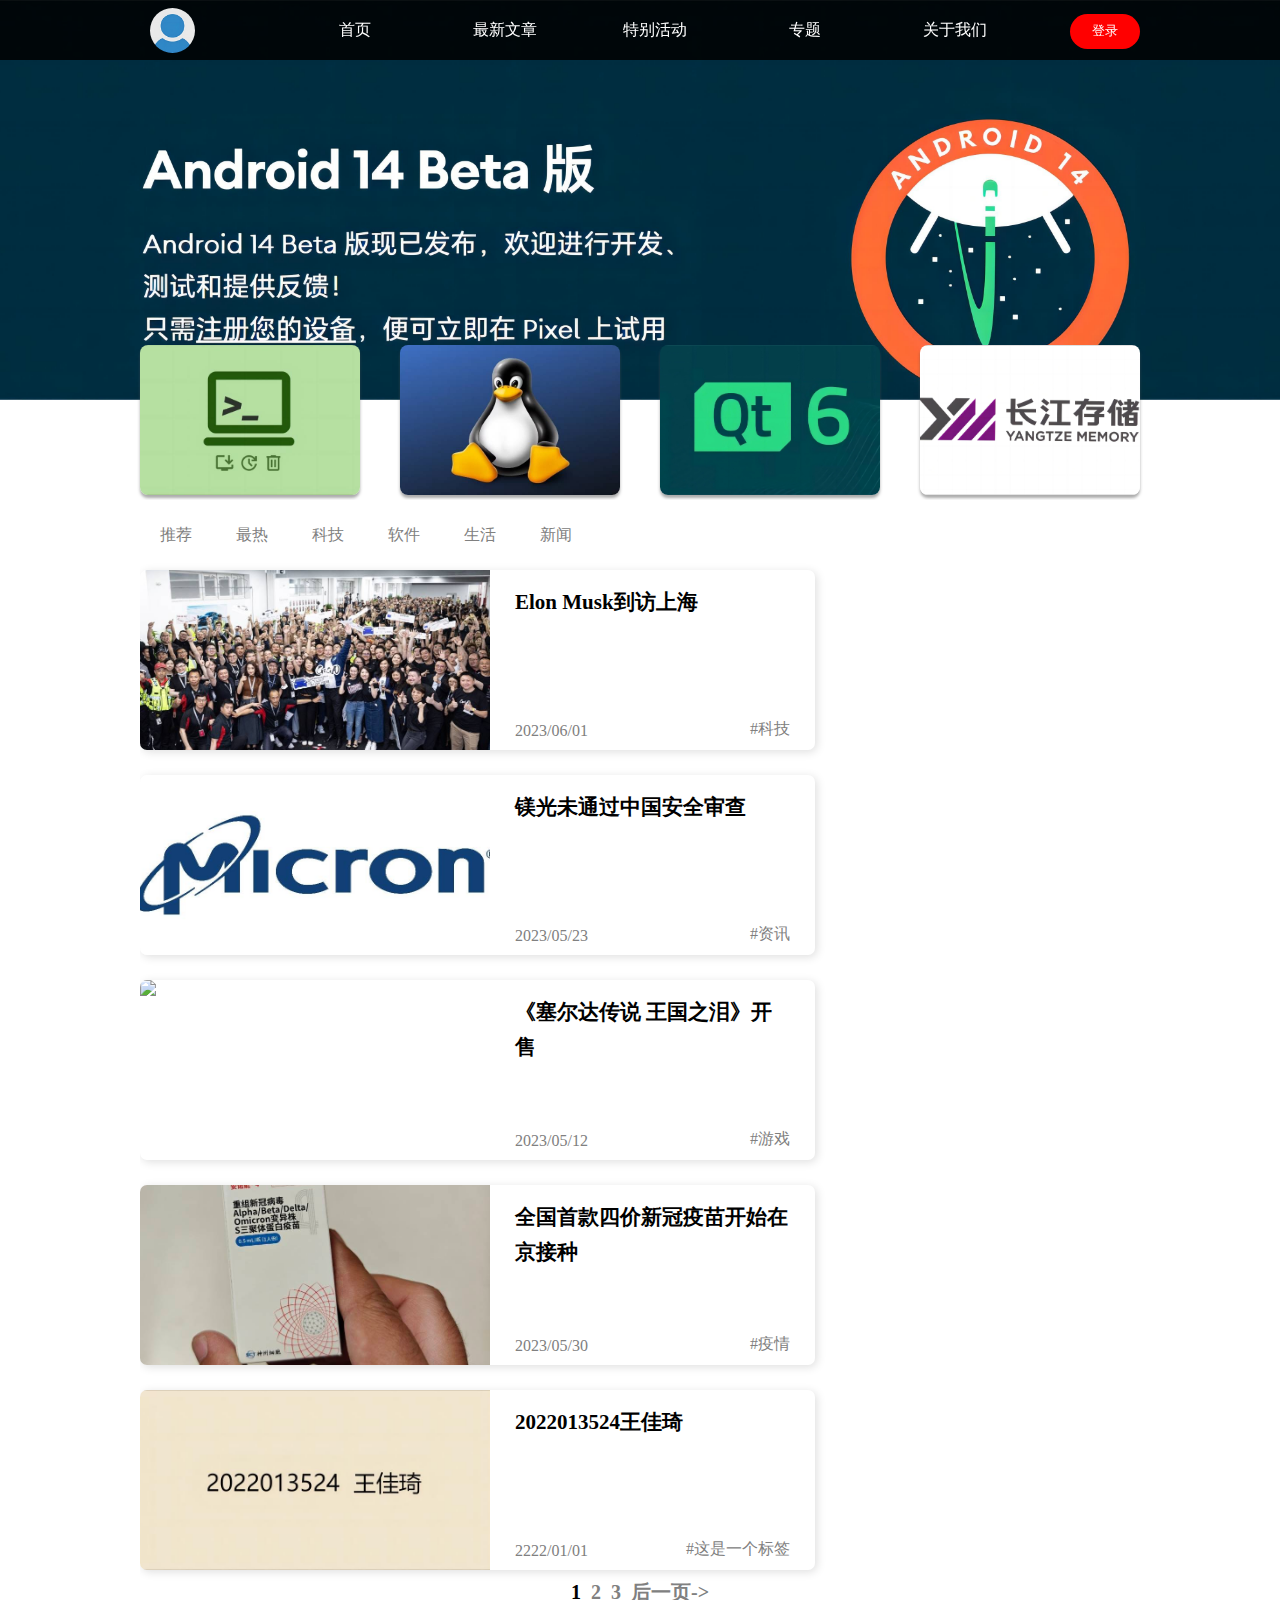
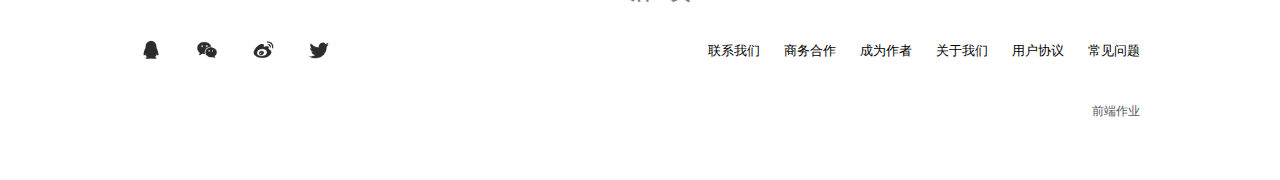
==== index.html @ 53b971c9 "Add files via upload" ====
<!DOCTYPE html>
<html lang="en">

<head>
    <meta charset="UTF-8">
    <meta name="viewport" content="width=device-width, initial-scale=1.0">
    <title>2022013524 王佳琦</title>
    <link rel="stylesheet" href="css/style.css">

    <script type="text/javascript" src="js/index.js"></script>
</head>

<body>
<!-- 头部 -->
<div id="header">
    <!-- 头部tabs -->
    <div class="htab">
        <ul class="htabTop">
            <li class="headTab">
                <h1><a href="index.html"><img src="image/User_profile_photo.jpg" alt="用户头像" class="logo"></a></h1>
            </li>
            <li class="headTab">
                <a href="">首页</a>
                <ul class="htabBottom">
                    <div>
                        <li><a href="list.html">社区广场</a></li>
                        <li><a href="">Trending</a></li>
                    </div>
                </ul>
            </li>
            <li class="headTab"><a href="">最新文章</a></li>
            <li class="headTab">
                <a href="">特别活动</a>
                <ul class="htabBottom">
                    <div>
                        <li><a href="">话题广场</a></li>
                        <li><a href="">陈列馆</a></li>
                    </div>
                </ul>
            </li>
            <li class="headTab"><a href="">专题</a></li>
            <li class="headTab"><a href="">关于我们</a></li>
            <li><button class="btn">登录</button></li>
        </ul>
    </div>

    <!-- 头部横幅 -->
    <div class="hbg">
        <img src="image/headBG1.jpg" alt=" ">
        <img src="image/headBG2.jpg" alt=" ">
        <img src="image/headBG3.jpg" alt=" ">
        <img src="image/headBG4.jpg" alt=" ">
    </div>

    <div class="banner">
        <ul class="fun">
            <li><a href=""><img src="image/fun1.jpg" alt=" " class="fimg"></a></li>
            <li><a href=""><img src="image/fun2.jpg" alt=" " class="fimg"></a></li>
            <li><a href=""><img src="image/fun3.jpg" alt=" " class="fimg"></a></li>
            <li><a href=""><img src="image/fun4.jpg" alt=" " class="fimg"></a></li>
        </ul>
    </div>
</div>

<div id="main">


    <!-- 主要内容 -->
    <div id="index-page">

        <!-- 文章上方的tab栏 -->
        <div class="maintab">
            <ul></ul>
            <li><a href="">推荐</a></li>
            <li><a href="">最热</a></li>
            <li><a href="">科技</a></li>
            <li><a href="">软件</a></li>
            <li><a href="">生活</a></li>
            <li><a href="">新闻</a></li>
            </ul>
        </div>
    </div>

    <!-- 文章显示区域 -->
    <div class="mainpage">
        <div class="post">
            <a href="detail.html"><img src="image/postBG1.jpg" alt=" " class="postbg"></a>
            <!-- 文章标题 -->
            <div class="postt">
                <a href="detail.html">
                    <h2 class="title">Elon Musk到访上海</h2>
                </a>
            </div>
            <!-- 文章下方 -->
            <div class="postd">
                <span class="data">2023/06/01</span>
                <a href="" class="tag">#科技</a>
            </div>
        </div>

        <div class="post">
            <img src="image/postBG2.jpg" alt=" " class="postbg">
            <!-- 文章标题 -->
            <div class="postt">
                <a href="">
                    <h2 class="title">镁光未通过中国安全审查</h2>
                </a>
            </div>
            <!-- 文章下方 -->
            <div class="postd">
                <span class="data">2023/05/23</span>
                <a href="" class="tag">#资讯</a>
            </div>
        </div>



        <div class="post">
            <img src="image/postbg3.jpg" alt=" " class="postbg">
            <!-- 文章标题 -->
            <div class="postt">
                <a href="">
                    <h2 class="title">《塞尔达传说 王国之泪》开售</h2>
                </a>
            </div>
            <!-- 文章下方 -->
            <div class="postd">
                <span class="data">2023/05/12</span>
                <a href="" class="tag">#游戏</a>
            </div>
        </div>

        <div class="post">
            <img src="image/postBG4.jpg" alt=" " class="postbg">
            <!-- 文章标题 -->
            <div class="postt">
                <a href="">
                    <h2 class="title">全国首款四价新冠疫苗开始在京接种</h2>
                </a>
            </div>
            <!-- 文章下方 -->
            <div class="postd">
                <span class="data">2023/05/30</span>
                <a href="" class="tag">#疫情</a>
            </div>
        </div>

        <div class="post">
            <img src="image/postBG5.jpg" alt=" " class="postbg">
            <!-- 文章标题 -->
            <div class="postt">
                <a href="">
                    <h2 class="title">2022013524王佳琦</h2>
                </a>
            </div>
            <!-- 文章下方 -->
            <div class="postd">
                <span class="data">2222/01/01</span>
                <a href="" class="tag">#这是一个标签</a>
            </div>
        </div>
    </div>

    <br>
    <br>
    <br>


    <div class="change">
        1&nbsp;
        <a href="">2</a>&nbsp;
        <a href="">3</a>&nbsp;
        <a href="">后一页-></a>
    </div>



    <div id="footer">

        <ul class="social">
            <li><a href=""><img src="image/icon_qq.png" alt=" "></a></li>
            <li><a href=""><img src="image/icon_WeChat.png" alt=" "></a></li>
            <li><a href=""><img src="image/icon_sina.png" alt=" "></a></li>
            <li><a href=""><img src="image/icon_twitter.png" alt=" "></a></li>
        </ul>
        <ul class="something">
            <li><a href="">联系我们</a></li>
            <li><a href="">商务合作</a></li>
            <li><a href="">成为作者</a></li>
            <li><a href="">关于我们</a></li>
            <li><a href="">用户协议</a></li>
            <li><a href="">常见问题</a></li>
        </ul>
        <br><br><br>
        <span class="license">前端作业</span>
    </div>








</div>

</body>

</html>
---- css/style.css ----
* {
    margin: 0;
    padding: 0;
    list-style: none;
}

#header, #main, #footer {
    width: 1000px;
    margin: 0px auto;
    margin-bottom: 10px;
}

#header {
    width: 100%;
    height: 500px;
    position: relative;
    overflow: hidden;
}

#detailHeader {
    width: 100%;
    height: 425px;
    margin-bottom: 50px;
}

.htab {
    width: 100%;
    line-height: 60px;
    padding-left: 10px;
    background-color: rgba(0, 0, 0, 0.85);
    top: 0;
    position: fixed;
    z-index: 2;
}

.headTab {
    float: left;
    margin-right: 10px;
    height: 60px;
}

.htab a {
    display: block;
    width: 100px;
    text-decoration: none;
    color: #000;
    line-height: 60px;
    text-align: center;
}

.htab .htabTop {
    width: 1000px;
    height: 60px;
    margin: 0 auto;
    overflow: hidden;
}

.htab li {
    list-style: none;
    float: left;
    padding: 0 20px;
}

.htabTop li:first-child {
    margin-right: 15px;
    padding-left: 0;
}

.htabTop li:last-child {
    margin-left: 15px;
    padding-right: 0;
}

.htab a:link {
    color: white;
    text-decoration: none;
}

.htab a:visited {
    color: white;
}

.htab a:hover {
    color: orangered;
}

.htab a:active {
    color: crimson;
}

.logo {
    width: 45px;
    height: 45px;
    border-radius: 22.5px;
    display: block;
    margin-top: 7.5px;
}

.btn {
    background-color: red;
    cursor: pointer;
    border: none;
    color: white;
    border-radius: 180px;
    height: 35px;
    width: 70px;
    outline: none;
}

.htabBottom {
    width: 100%;
    height: 60px;
    background-color: rgba(0, 0, 0, 0.4);
    display: none;
    position: absolute;
    left: 0;
    top: 60px;
}

.htabBottom div {
    display: table;
    margin: 0 auto;
}

.htabBottom li {
    text-align: center;
    padding: 0 20px !important;
    margin: 0 !important;
}

.htabBottom li:hover {
    background: rgba(0, 0, 0, 0.75);
}

.hbg {
    height: 400px;
    position: relative;
    overflow: hidden;
    display: flex;


}

.hbg img {
    margin-top: 0px;
    width: 100%;
    height: 400px;
    object-fit: cover;
    transition: 1s;
}

.banner {
    width: fit-content;
    height: 150px;
    position: absolute;
    left: 50%;
    top: 345px;
    margin-left: -500px;
}

.fun {
    height: 150px;
    width: fit-content;
}

.fun li {
    list-style: none;
    float: left;
    width: 220px;
    height: 150px;
    margin-right: 40px;
    border-radius: 8px;
    overflow: hidden;
    box-shadow: 0 3px 3px rgba(88, 88, 88, 0.5);
}

.fimg {
    width: 220px;
    height: 150px;
    object-fit: cover;
    transition: 0.5s;
    position: relative;
}

.fimg:hover {
    height: 170px;
    margin-top: -10px;
}

#main {
    overflow: hidden;
    width: 1000px;
}

#index-page {
    width: 685px;
    float: left;
    margin-right: 34px;
    overflow: hidden;
}

.maintab {
    width: 100%;
    height: 50px;
    margin-bottom: 10px;
    font: 15px;
    color: grey;
    text-align: left;
    line-height: 50px;
}

.maintab li {
    list-style: none;
    display: inline;
    margin: 0 auto;
    padding: 20px;
}

.maintab a:link {
    color: grey;
    text-decoration: none;
}

.maintab a:visited {
    color: grey;
}

.maintab a:hover {
    color: red;
    text-decoration: underline;
}

.maintab a:active {
    color: red;
}

.mainpage {
    width: 100%;
    height: 1000px;
}

.post {
    width: 675px;
    height: 180px;
    background-color: white;
    overflow: hidden;
    box-shadow: 2px 2px 10px rgb(223, 223, 223);
    border-radius: 7px;
    margin-bottom: 25px;
}

.postbg {
    width: 350px;
    height: 180px;
    object-fit: cover;
    float: left;
    transition: 0.7s;
    cursor: pointer;
}

.post:hover .postbg {
    width: 325px;
}

.postt {
    width: 325px;
    height: 80px;
    float: left;
    overflow: hidden;
}

.postt a:link {
    color: black;
    text-decoration: none;
}

.postt a:visited {
    color: black;
}

.postt a:hover {
    color: red;
}

.postt a:active {
    color: crimson;
}

.postd {
    width: 325px;
    height: 100px;
    float: left;
    overflow: hidden;
    position: relative;
}

.title {
    margin: 15px 25px 0px 25px;
    font-size: 21px;
    line-height: 35px;
    text-overflow: ellipsis;
    display: -webkit-box;
    -webkit-line-clamp: 2;
    -webkit-box-orient: vertical;
}

.data {
    position: absolute;
    left: 25px;
    bottom: 10px;
    color: grey;
}

.tag {
    position: absolute;
    bottom: 10px;
    right: 25px;
}

.postd a:link {
    color: grey;
    text-decoration: none;
}

.postd a:visited {
    color: grey;
}

.postd a:hover {
    color: grey;
    text-decoration: underline;
}

.postd a:active {
    color: grey;
}

.change {
    height: 10px;
    width: 675px;
    text-align: center;
    font-size: 20px;
    font-weight: bold;
    margin: 15px auto;
    /* float: left; */
}

.change a:link {
    color: grey;
    text-decoration: none;
}

.change a:visited {
    color: grey;
}

.change a:hover {
    color: grey;
    text-decoration: underline;
}

.change a:active {
    color: grey;
}

#sidebar {
    width: 275px;
    float: left;
    text-align: center;
    margin-top: 60px;
    /* margin-left: 33px; */
    box-shadow: 2px 2px 10px rgb(233, 233, 233);
    border-radius: 5px;
}

.avator {
    width: 175px;
    height: 175px;
    margin-top: 15px;
    object-fit: cover;
    border-radius: 50%;
    border: 5px solid rgb(177, 177, 177);
    transition: 0.75s
}

.avator:hover {
    transform: rotate(360deg);
}

.name {
    margin-top: 15px;
    font-size: 25px;
}

.signature {
    font-size: 13px;
    color: grey;
    overflow: hidden;
    text-overflow: ellipsis;
    white-space: nowrap;
    width: 255px;
    margin: 10px 10px 0px 10px;
}

.news {
    margin-top: 20px;
    width: 275px;
    list-style: none;
}

.nimg {
    margin: 0px 15px 20px 15px;
    width: 235px;
    height: 115px;
    object-fit: cover;
    border-radius: 6px;
}

.discuss {
    width: 255px;
    height: 255px;
    background-color: white;
    overflow: hidden;
    margin: 5px 10px 0px 10px;
}

.item {
    height: 75px;
    list-style: none;
    margin-bottom: 10px;
    overflow: hidden;
}

.davator {
    width: 30px;
    height: 30px;
    object-fit: contain;
    float: left;
    border-radius: 50%;
}

.dmain {
    width: 215px;
    height: 75px;
    float: left;
    margin-left: 10px;
}

.dname {
    height: 30px;
    text-align: left;
    overflow: hidden;
}

.dtxt {
    color: grey;
    text-align: left;
    text-overflow: ellipsis;
    display: -webkit-box;
    font-size: 14px;
    line-height: 21px;
    -webkit-line-clamp: 2;
    -webkit-box-orient: vertical;
}

/* #main:after {
    content: ".";
    display: block;
    clear: both;
    height: 0;
    visibility: hidden;
} */

#footer {
    margin-top: 50px;
    margin-bottom: 50px;
    overflow: hidden;
    text-align: center;
}

.social {
    float: left;
    margin-right: 320px;
}

.social li {
    list-style: none;
    display: inline;
    margin-right: 30px;
}

.social img {
    width: 22px;
    height: 22px;
}

.something {
    float: right;
    line-height: 22px;
}

.something li {
    list-style: none;
    display: inline;
    margin-left: 20px;
    font-size: 13px;
}

.something a:link, .something a:visited {
    color: black;
    text-decoration: none;
}

.something a:hover, .something a:active {
    color: red;
}

.license {
    float: right;
    font-size: 12px;
    color: rgb(88, 88, 88);
    padding-top: 10px;
}

.bannerBG {
    width: 100%;
    height: 300PX;
    background: rgb(244, 244, 244);
}

.bannerBG img {
    width: 1000px;
    display: block;
    margin: 0 auto;
    padding-top: 100px;
}

#detailIndex {
    width: 685px;
    float: left;
    margin-right: 34px;
    overflow: hidden;
}

#detailIndex h2:first-child {
    font-weight: normal;
    font-size: 30px;
}

.update {
    margin-top: 30px;
    overflow: hidden;
    margin-bottom: 15px;
}

.detAuthor {
    width: 150px;
    line-height: 30px;
    font-size: 15px;
    color: rgb(88, 88, 88);
}

.update img {
    margin-right: 10px;
    display: block;
}

.updatetime {
    float: right;
    line-height: 30px;
    font-size: 15px;
    color: rgb(88, 88, 88);
}

#detailIndex ul, p {
    list-style: disc;
    /* list-style-type: disc; */
    line-height: 30px;
    margin-top: 30px;
    margin-bottom: 30px;
}

#detailIndex iframe {
    margin-top: 30px;
}

#comment {
    width: 100%;
    /* height: 300px; */
    overflow: hidden;
    background: rgb(244, 244, 244);
}

#comment span {
    display: block;
    text-align: center;
    color: rgb(88, 88, 88);
    /* padding-top: 0px;     */
    font-size: 18px;
}

#comment span {
    display: block;
    color: rgb(88, 88, 88);
    margin: 35px auto;
    font-size: 18px;
}

.comIn {
    width: 680px;
    margin: 0 auto;
    background: white;
    padding: 20px 20px;
    margin-bottom: 10px;
}

.comIn input {
    width: 535px;
    height: 50PX;
    border: 0;
    outline: none;
    background-color: rgb(244, 244, 244);
    border-radius: 10px;
}

.conInleft {
    font-size: 16px;
    color: black;
    padding: 0 20px;
}

.comIn .comBtn {
    width: 80px;
    height: 40px;
    background-color: red;
    background: red;
    border-radius: 18px;
    color: white;
    margin-left: 20px;
    cursor: pointer;
}

.comAvator {
    width: 45px;
    height: 45px;
    float: left;
    border-radius: 50%;
    margin-right: 20px;
}

.comment {
    width: 680px;
    margin: 0 auto;
    background: white;
    padding: 20px 20px;
    margin-bottom: 10px;
}

.comName {
    font-weight: bold;
    font-size: 15px;
    line-height: 45px;
    margin-bottom: 10px;
}

.comTxt {
    padding-left: 65px;
    line-height: 30px;
    color: rgb(88, 88, 88);
}

.comNo {
    width: 680px;
    margin: 0 auto;
    text-align: center;
    background: white;
    padding: 20px 20px;
    margin-bottom: 35px;
    color: rgb(185, 185, 185);
    font-size: 14px;
}

#listMain {
    width: 100%;
    background-color: rgb(244, 244, 244);
    overflow: hidden;
}

#listHeader {
    width: 100%;
}

.listHead {
    width: 1000px;
    margin: 0 auto;
    margin-top: 60px;
    padding: 25px 30px;
    line-height: 36px;
}

.listHead span {
    font: bold 22px YouYuan;
}

.listBtn1 {
    float: right;
}

.listHead input {
    width: 80px;
    height: 36px;
    border-radius: 18px;
    border: none;
    outline: none;
    margin-left: 20px;
    font-size: 17px;
    line-height: 36px;
    background-color: black;
    color: white;
    cursor: pointer;
}

.listHead input:last-child {
    background-color: rgb(244, 244, 244);
    color: black;
}

#listMain h2 {
    font-size: 18px;
    font-weight: normal;
    padding: 25px 0;
}

.listRun {
    position: relative;
    overflow: hidden;
    margin-bottom: 10px;
}

.runLeft {
    padding: 30px 300px 30px 50px;
    background-color: white;
    width: 550px;
    float: left;
    border-radius: 15px;
}

.runLeft dt {
    font-size: 28px;
    margin-bottom: 15px;
}

.runLeft dd {
    font-size: 15px;
    line-height: 25px;
    letter-spacing: 1px;
    color: rgb(88, 88, 88);
    margin-bottom: 25px;
}

.runLeft input {
    width: 125px;
    height: 45px;
    outline: none;
    border: none;
    font-weight: bold;
    font-size: 16px;
    border-radius: 23px;
    color: white;
    background-color: black;
    cursor: pointer;
}

.runLeft a:link {
    text-decoration: none;
}

.runLeft a:visited {
    color: black;
}

.runLeft dd a:visited {
    color: rgb(88, 88, 88);
}

.runRight {
    width: 315px;
    height: 215px;
    position: absolute;
    display: block;
    left: 685px;
    top: 20px;
    border-radius: 15px;
}

.listMainx {
    width: 255px;
    height: 170px;
    background: linear-gradient(to top, rgba(0, 0, 0, 0.5), rgba(88, 88, 88, 0)), url(../image/main1.jpg) no-repeat;
    background-size: cover;
    padding: 15px 25px 25px;
    border-radius: 15px;
    float: left;
    margin-right: 42.5px;
    margin-bottom: 45px;
}

.listMainx input {
    cursor: pointer;
    outline: none;
    border: none;
    width: 70px;
    height: 34px;
    font-size: 16px;
    font-weight: bold;
    background-color: white;
    border-radius: 17px;
    margin-bottom: 65px;
}

.listMainx span {
    display: block;
    color: white;
    font-size: 14px;
    font-weight: bold;
}

.listMainx span:last-child {
    font-size: 20px;
    margin-top: 8px;
}

.listMain2 {
    background: linear-gradient(to top, rgba(0, 0, 0, 0.5), rgba(88, 88, 88, 0)), url(../image/main2.jpg) no-repeat;
    background-size: cover;
}

.listMain3 {
    background: linear-gradient(to top, rgba(0, 0, 0, 0.5), rgba(88, 88, 88, 0)), url(../image/main3.jpg) no-repeat;
    background-size: cover;
    margin-right: 0;
}

.listMain4 {
    background: linear-gradient(to top, rgba(0, 0, 0, 0.5), rgba(88, 88, 88, 0)), url(../image/main4.jpg) no-repeat;
    background-size: cover;
}

.listMain5 {
    background: linear-gradient(to top, rgba(0, 0, 0, 0.5), rgba(88, 88, 88, 0)), url(../image/main5.jpg) no-repeat;
    background-size: cover;
}

.listMain6 {
    background: linear-gradient(to top, rgba(0, 0, 0, 0.5), rgba(88, 88, 88, 0)), url(../image/main6.jpg) no-repeat;
    background-size: cover;
    margin-right: 0;
}

.listMainSP {
    background: linear-gradient(to top, rgba(0, 0, 0, 0.5), rgba(88, 88, 88, 0)), url(../image/mainSP.jpg) no-repeat;
    background-size: cover;
    display: none;
}

.listDown {
    display: block;
}

.update a:link {
    text-decoration: none;
}
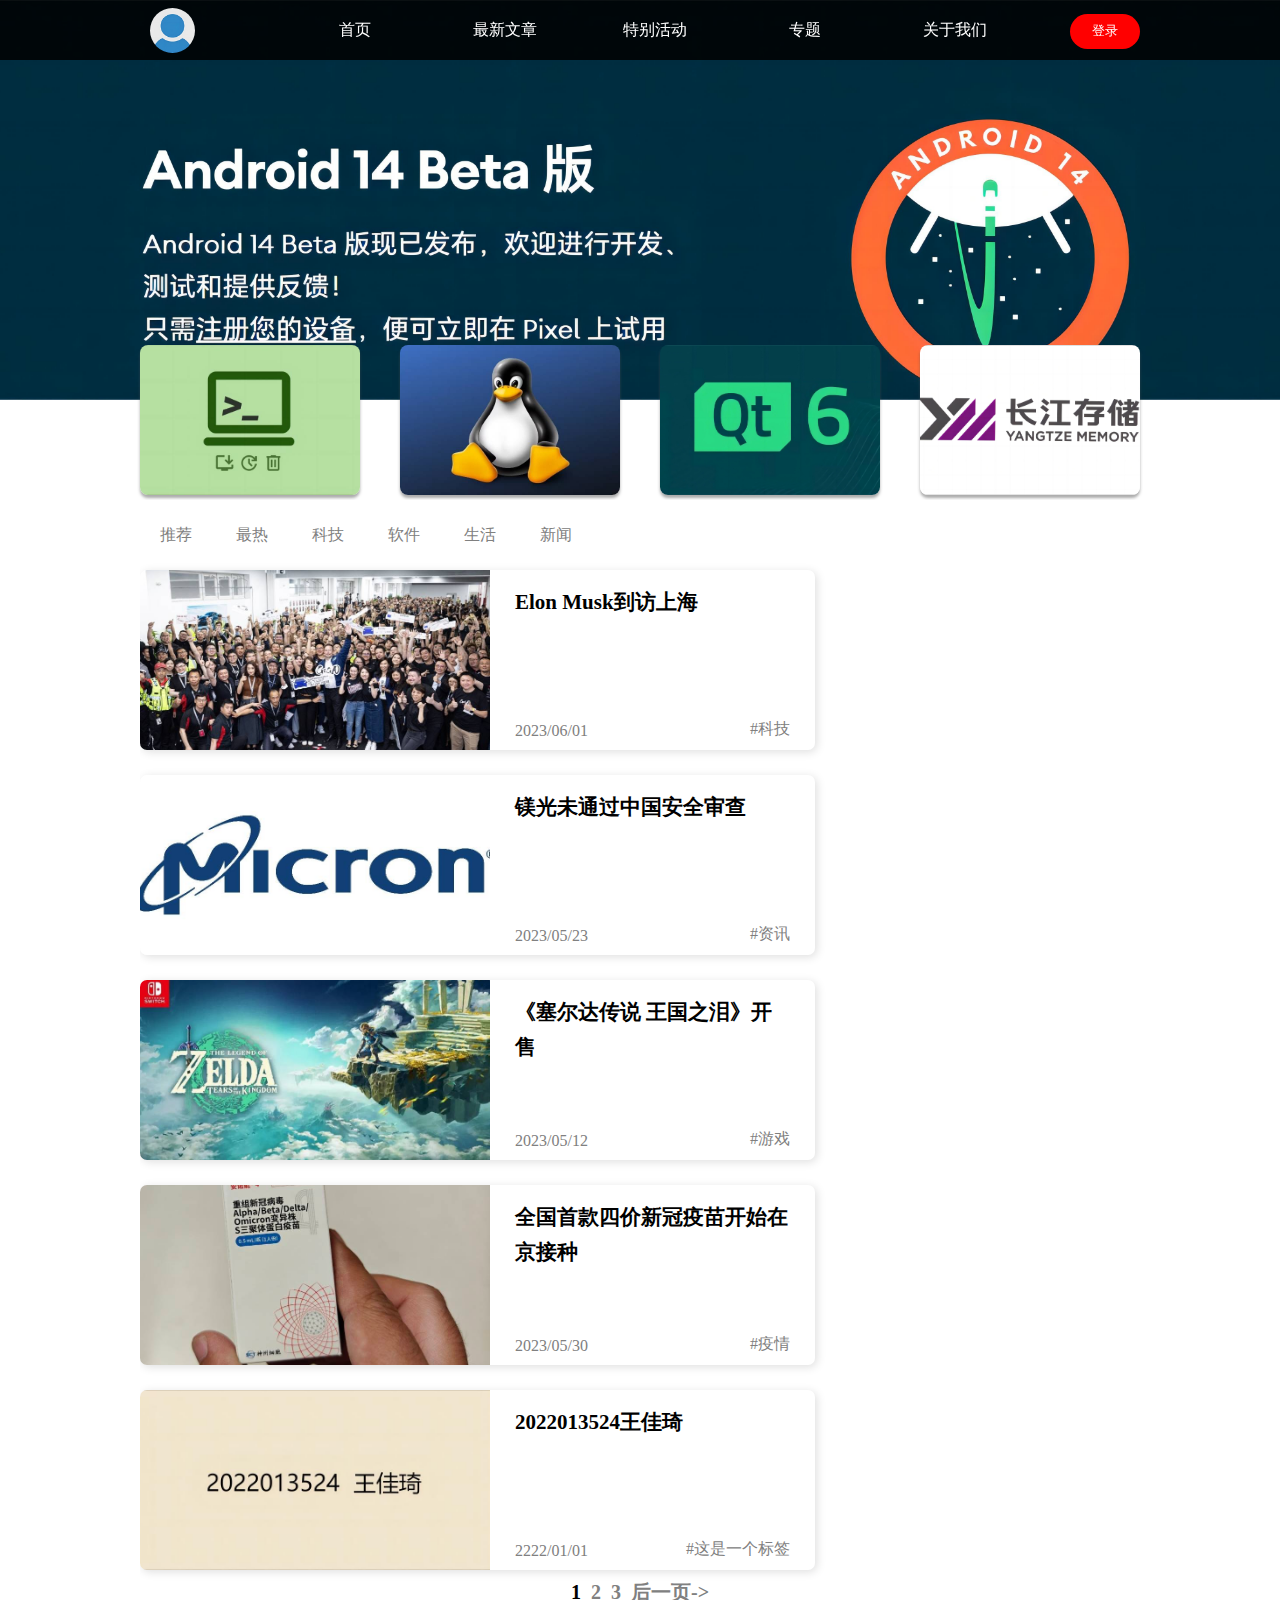
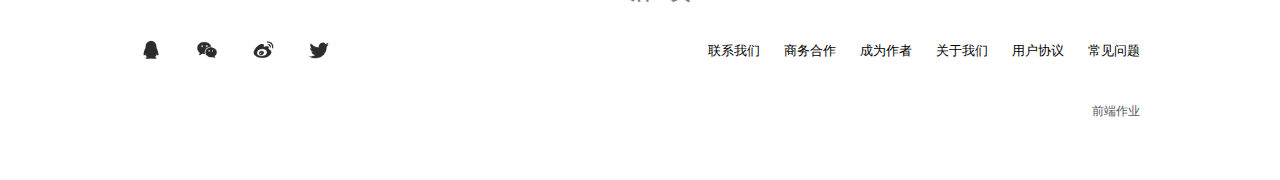
==== commit 6c8b1fdd: "Add files via upload" ====
--- a/index.html
+++ b/index.html
@@ -116,7 +116,7 @@
 
 
         <div class="post">
-            <img src="image/postbg3.jpg" alt=" " class="postbg">
+            <img src="image/postBG3.jpg" alt=" " class="postbg">
             <!-- 文章标题 -->
             <div class="postt">
                 <a href="">
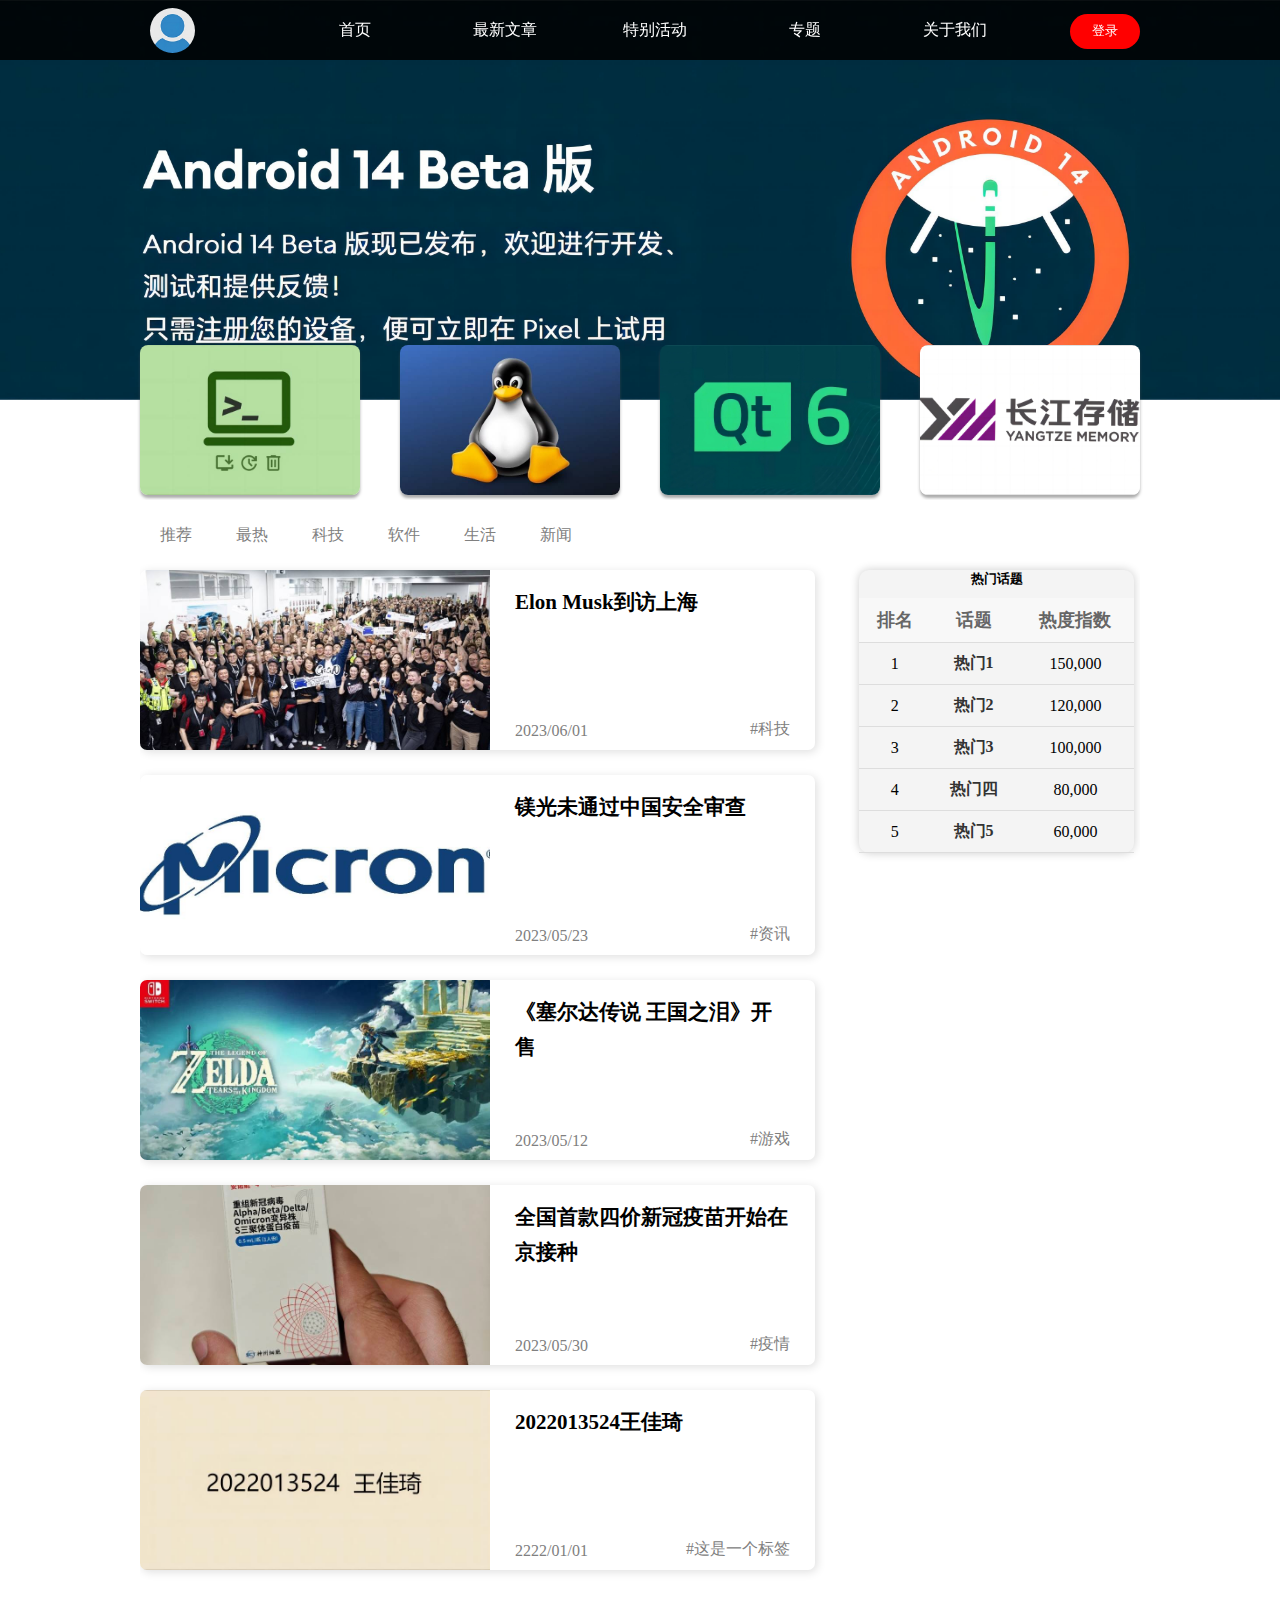
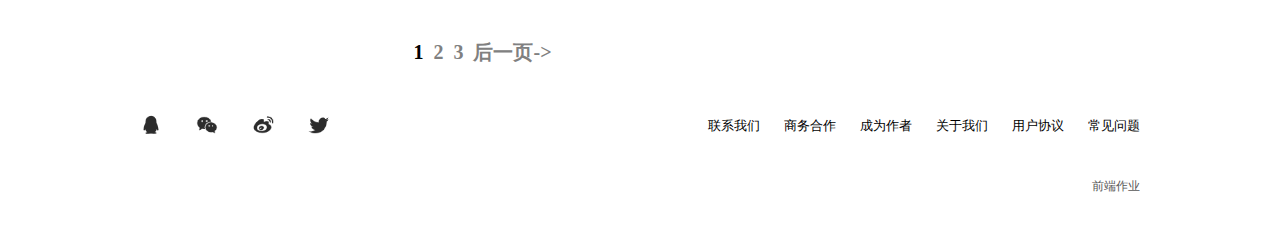
==== commit 1f4f182d: "Add files via upload" ====
--- a/index.html
+++ b/index.html
@@ -6,7 +6,7 @@
     <meta name="viewport" content="width=device-width, initial-scale=1.0">
     <title>2022013524 王佳琦</title>
     <link rel="stylesheet" href="css/style.css">
-
+    <script type="text/javascript" src="js/back_to_top.js"></script>
     <script type="text/javascript" src="js/index.js"></script>
 </head>
 
@@ -40,7 +40,12 @@
             </li>
             <li class="headTab"><a href="">专题</a></li>
             <li class="headTab"><a href="">关于我们</a></li>
-            <li><button class="btn">登录</button></li>
+
+            <li><button class="btn" onclick="window.location.href='login.html'">登录</button></li>
+
+
+
+
         </ul>
     </div>
 
@@ -79,7 +84,7 @@
             <li><a href="">新闻</a></li>
             </ul>
         </div>
-    </div>
+
 
     <!-- 文章显示区域 -->
     <div class="mainpage">
@@ -171,7 +176,60 @@
         <a href="">2</a>&nbsp;
         <a href="">3</a>&nbsp;
         <a href="">后一页-></a>
-    </div>
+        </div>
+    </div>
+
+    <!-- 侧边栏 -->
+    <div id="sidebar">
+        <h5>热门话题</h5>
+        <table class="topic-table">
+            <thead>
+            <tr>
+                <th>排名</th>
+                <th>话题</th>
+                <th>热度指数</th>
+            </tr>
+            </thead>
+            <tbody>
+            <tr>
+                <td>1</td>
+                <td><a href="#">热门1</a></td>
+                <td>150,000</td>
+            </tr>
+            <tr>
+                <td>2</td>
+                <td><a href="#">热门2</a></td>
+                <td>120,000</td>
+            </tr>
+            <tr>
+                <td>3</td>
+                <td><a href="#">热门3</a></td>
+                <td>100,000</td>
+            </tr>
+            <tr>
+                <td>4</td>
+                <td><a href="#">热门四</a></td>
+                <td>80,000</td>
+            </tr>
+            <tr>
+                <td>5</td>
+                <td><a href="#">热门5</a></td>
+                <td>60,000</td>
+            </tr>
+            </tbody>
+        </table>
+    </div>
+
+
+
+
+
+</div>
+
+
+
+
+
 
 
 
@@ -196,14 +254,14 @@
     </div>
 
 
-
-
-
-
-
-
 </div>
 
+<a href="#" id="back-to-top-button">返回顶部</a>
+
+
+
+
+
 </body>
 
 </html>--- a/css/style.css
+++ b/css/style.css
@@ -203,7 +203,7 @@
     width: 100%;
     height: 50px;
     margin-bottom: 10px;
-    font: 15px;
+    font:15px;
     color: grey;
     text-align: left;
     line-height: 50px;
@@ -869,4 +869,71 @@
 
 .update a:link {
     text-decoration: none;
-}+}
+
+#back-to-top-button {
+    display: none;
+    position: fixed;
+    bottom: 20px;
+    right: 20px;
+    font-size: 16px;
+    background-color: #000;
+    color: #fff;
+    padding: 10px 15px;
+    border-radius: 5px;
+    cursor: pointer;
+}
+
+
+#back-to-top-button:hover {
+    background-color: #fff;
+    color: #000;
+}
+
+
+#sidebar {
+    width: 275px;
+    float: left;
+    text-align: center;
+    margin-top: 60px;
+    /* margin-left: 33px; */
+
+
+    background-color: #f4f4f4;
+    border-radius: 10px;
+    box-shadow: 0 0 10px rgba(0, 0, 0, 0.2);
+}
+
+#sidebar h2 {
+    margin-bottom: 10px;
+    font-size: 24px;
+    font-weight: bold;
+}
+
+.topic-table {
+    width: 100%;
+    border-spacing: 0;
+    margin-top: 10px;
+    text-align: center;
+}
+
+.topic-table th {
+    font-size: 18px;
+    font-weight: bold;
+    color: #666;
+    padding: 10px;
+    background-color: #f8f8f8;
+    border-bottom: 1px solid #ddd;
+}
+
+.topic-table td {
+    font-size: 16px;
+    padding: 10px;
+    border-bottom: 1px solid #ddd;
+}
+
+.topic-table td a {
+    color: #333;
+    font-weight: bold;
+    text-decoration: none;
+}
